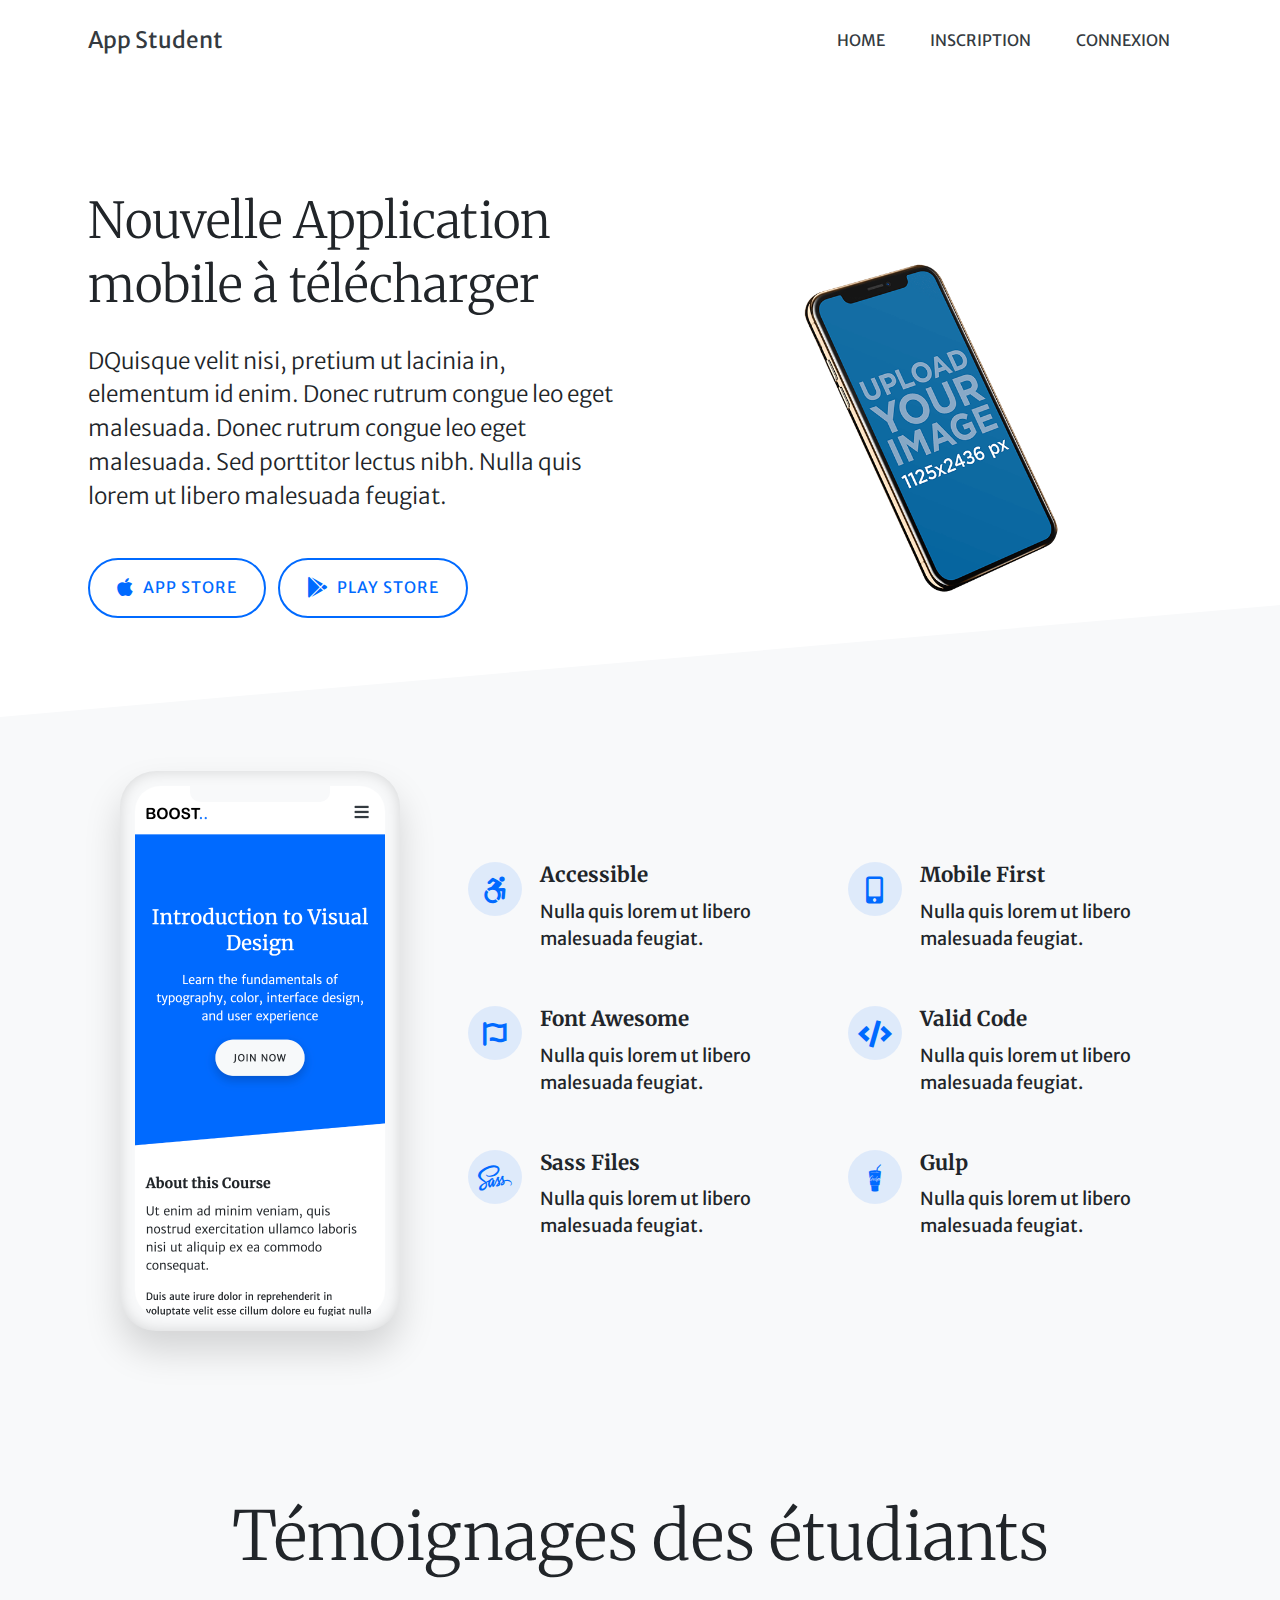
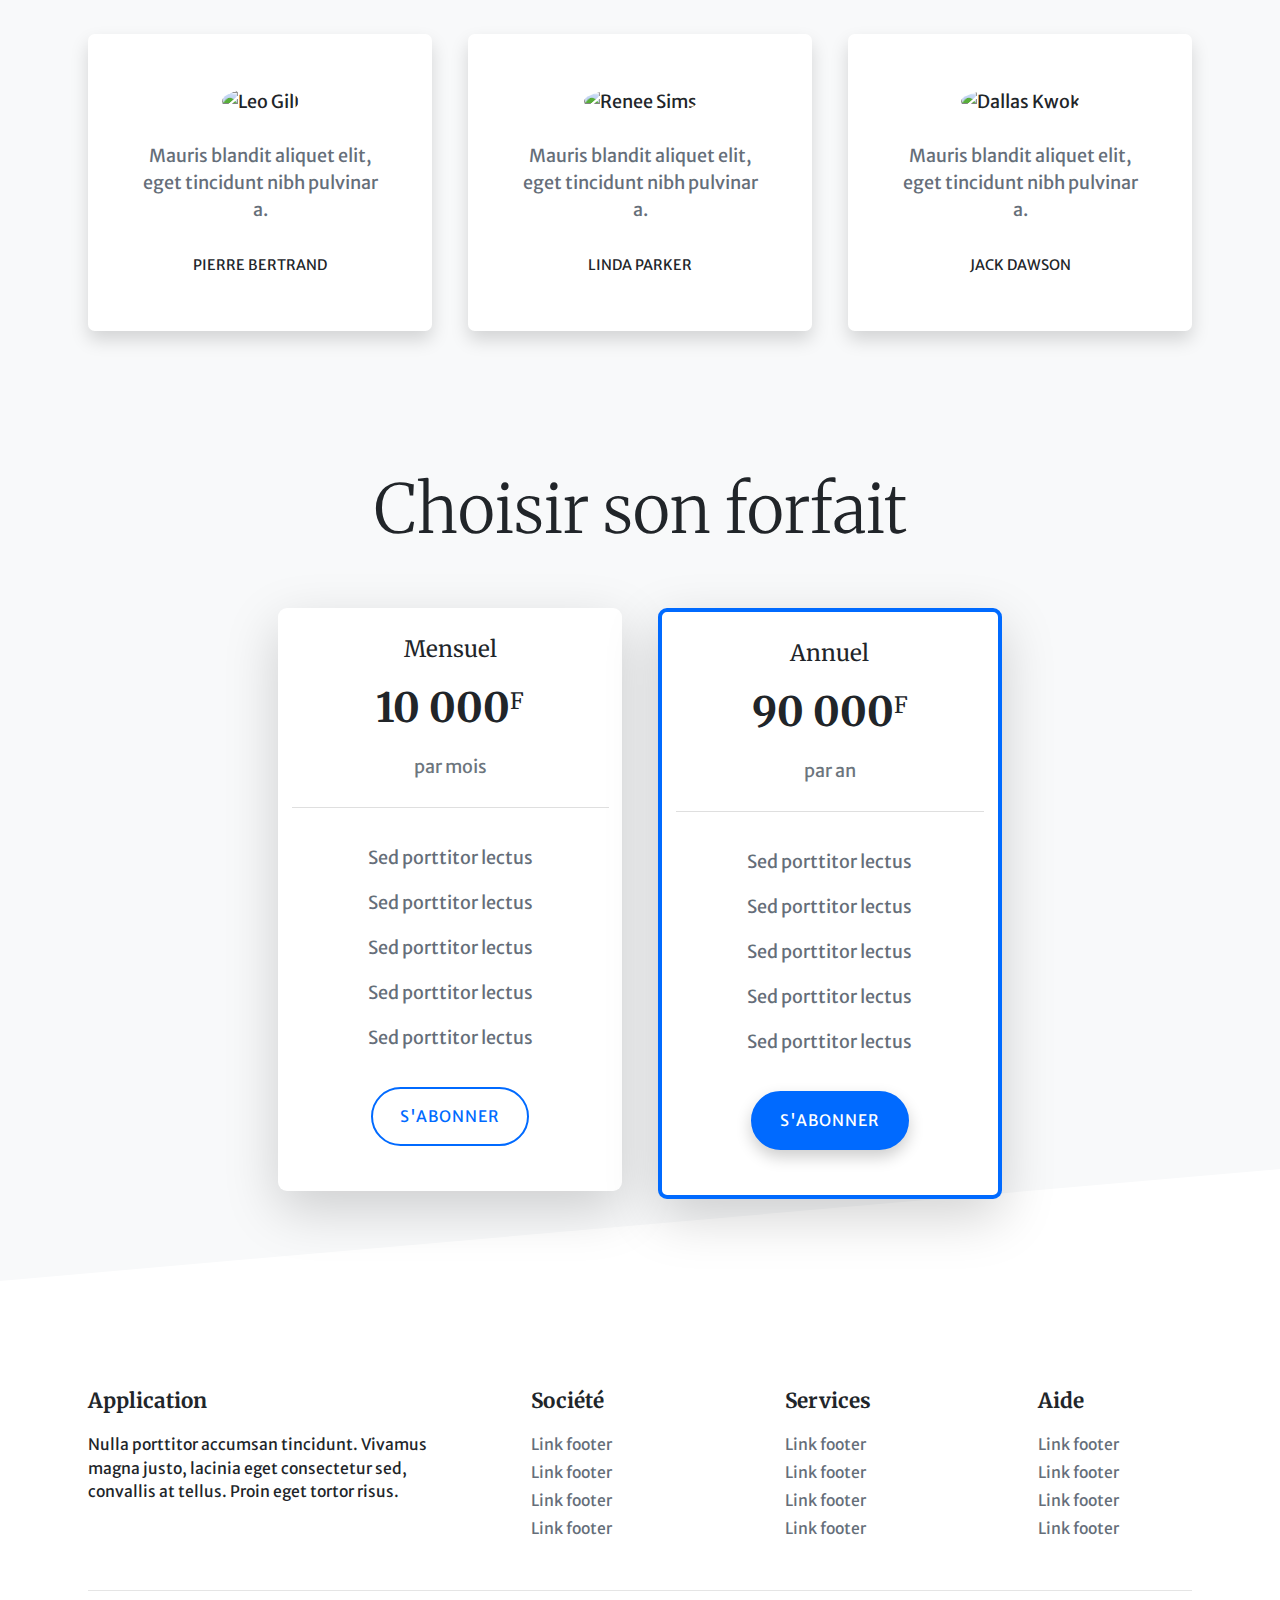
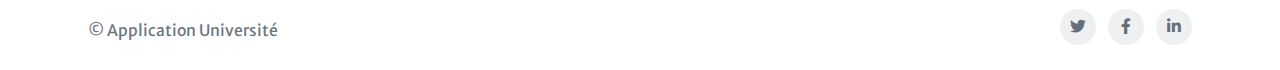
==== index.html @ fd4ac359 "base html/css" ====
<!doctype html>
<html lang="fr">

<head>
    <title>App - Student</title>
    <meta charset="utf-8">
    <meta name="viewport" content="width=device-width, initial-scale=1, shrink-to-fit=no">

    <!-- Goole fonts -->
    <link href="https://fonts.googleapis.com/css?family=Merriweather:400,700%7CMerriweather+Sans:300,400,700" rel="stylesheet">

    <!-- CDN Font Awesome -->
    <link rel="stylesheet" href="https://use.fontawesome.com/releases/v5.15.1/css/all.css">

    <!-- CSS -->
    <link rel="stylesheet" href="css/bootstrap.css">

</head>

<body>
    <!-- HEADER START -->
    <header>
        <div class="container">
            <nav class="navbar navbar-expand-lg navbar-light py-3" aria-label="Main navigation">
                <a class="navbar-brand text-dark" href="index.html">App Student</a>
                <button class="navbar-toggler" type="button" data-bs-toggle="collapse" data-bs-target="#navbarNav" aria-controls="navbarNav" aria-expanded="false" aria-label="Toggle navigation">
                    <i class="fas fa-bars fa-lg"></i>
                  </button>
                <div class="collapse navbar-collapse" id="navbarNav">
                    <ul class="navbar-nav align-items-lg-center pt-3 pt-lg-0 ml-auto">
                        <li class="nav-item"><a class="nav-link" href="index.html">Home</a></li>
                        <li class="nav-item"><a class="nav-link" href="inscription.html">Inscription</a></li>
                        <li class="nav-item"><a class="nav-link" href="connexion.html">Connexion</a></li>
                    </ul>
                </div>
            </nav>
        </div>
    </header>
    <!-- HEADER END -->

    <!-- CONTENT START -->
    <main id="main" class="py-5">
        <section class="container">
            <div class="row justify-content-lg-between align-items-lg-center py-5">
                <div class="col-lg-6 mb-4 text-center text-lg-left">
                    <h1 class="display-4 mb-4">Nouvelle Application mobile à télécharger</h1>
                    <p class="lead">DQuisque velit nisi, pretium ut lacinia in, elementum id enim. Donec rutrum congue leo eget malesuada. Donec rutrum congue leo eget malesuada. Sed porttitor lectus nibh. Nulla quis lorem ut libero malesuada feugiat.</p>
                    <a class="btn btn-outline-primary btn-block rounded-pill d-sm-inline-block w-auto mx-2 ml-sm-0 my-3" href="#" role="button">
                        <i class="fab fa-apple fa-lg mr-1" aria-hidden="true"></i>
                        <span>App Store</span>
                    </a>
                    <a class="btn btn-outline-primary btn-block rounded-pill d-sm-inline-block w-auto mx-2 ml-sm-0 my-3" href="#" role="button">
                        <i class="fab fa-google-play fa-lg mr-1" aria-hidden="true"></i>
                        <span>Play Store</span>
                    </a>
                </div>
                <div class="col-lg-6">
                    <img src="images/phone.png" class="d-none d-lg-block img-fluid" alt="">
                </div>
            </div>
        </section>

        <div class="bg-skew bg-skew-light">

            <section class="container py-5">
                <h2 class="sr-only">Features</h2>
                <div class="row align-items-center">
                    <div class="col-lg-4">
                        <div class="iphone-x mb-5 mx-auto">
                            <img src="images/screenshot.png" alt="" class="screen">
                        </div>
                    </div>
                    <div class="col-lg-8">
                        <div class="row">
                            <div class="col-sm-6 mb-4">
                                <div class="media">
                                    <span class="icon icon-primary mr-3">
                                        <i class="icon-inner fab fa-accessible-icon" aria-hidden="true"></i>
                                    </span>
                                    <div class="media-body">
                                        <h3 class="h5 mb-2">Accessible</h3>
                                        <p>Nulla quis lorem ut libero malesuada feugiat.</p>

                                    </div>
                                </div>
                            </div>
                            <div class="col-sm-6 mb-4">
                                <div class="media">
                                    <span class="icon icon-primary mr-3">
                                        <i class="icon-inner fas fa-mobile-alt" aria-hidden="true"></i>
                                    </span>
                                    <div class="media-body">
                                        <h3 class="h5 mb-2">Mobile First</h3>
                                        <p>Nulla quis lorem ut libero malesuada feugiat.</p>
                                    </div>
                                </div>
                            </div>
                            <div class="col-sm-6 mb-4">
                                <div class="media">
                                    <span class="icon icon-primary mr-3">
                                        <i class="icon-inner fab fa-font-awesome-flag" aria-hidden="true"></i>
                                    </span>
                                    <div class="media-body">
                                        <h3 class="h5 mb-2">Font Awesome</h3>
                                        <p>Nulla quis lorem ut libero malesuada feugiat.</p>
                                    </div>
                                </div>
                            </div>
                            <div class="col-sm-6 mb-4">
                                <div class="media">
                                    <span class="icon icon-primary mr-3">
                                        <i class="icon-inner fas fa-code" aria-hidden="true"></i>
                                    </span>
                                    <div class="media-body">
                                        <h3 class="h5 mb-2">Valid Code</h3>
                                        <p>Nulla quis lorem ut libero malesuada feugiat.</p>
                                    </div>
                                </div>
                            </div>
                            <div class="col-sm-6 mb-4">
                                <div class="media">
                                    <span class="icon icon-primary mr-3">
                                        <i class="icon-inner fab fa-sass" aria-hidden="true"></i>
                                    </span>
                                    <div class="media-body">
                                        <h3 class="h5 mb-2">Sass Files</h3>
                                        <p>Nulla quis lorem ut libero malesuada feugiat.</p>
                                    </div>
                                </div>
                            </div>
                            <div class="col-sm-6 mb-4">
                                <div class="media">
                                    <span class="icon icon-primary mr-3">
                                        <i class="icon-inner fab fa-gulp" aria-hidden="true"></i>
                                    </span>
                                    <div class="media-body">
                                        <h3 class="h5 mb-2">Gulp</h3>
                                        <p>Nulla quis lorem ut libero malesuada feugiat.</p>
                                    </div>
                                </div>
                            </div>
                        </div>
                    </div>
                </div>
            </section>

            <section class="container py-5">
                <h2 class="display-2 text-center mb-5">Témoignages des étudiants</h2>
                <div class="row">
                    <div class="col-md">
                        <blockquote class="bg-white rounded shadow mb-4 p-4 p-lg-5 text-center">
                            <img class="avatar avatar-md mb-4" src="https://image.freepik.com/photos-gratuite/portrait-joyeux-utilisateur-tablette-excitee-portant-lunettes_1262-18272.jpg" alt=" Leo Gill ">
                            <p class="text-secondary ">Mauris blandit aliquet elit, eget tincidunt nibh pulvinar a.</p>
                            <cite class="small text-uppercase ">Pierre Bertrand</cite>
                        </blockquote>
                    </div>
                    <div class="col-md ">
                        <blockquote class="bg-white rounded shadow mb-4 p-4 p-lg-5 text-center ">
                            <img class="avatar avatar-md mb-4" src="https://image.freepik.com/photos-gratuite/etudiant-belle-jeune-femme-africaine-au-repos-relaxant-assis-dans-cafe-souriant-boire-du-cafe_176420-12465.jpg" alt="Renee Sims ">
                            <p class="text-secondary ">Mauris blandit aliquet elit, eget tincidunt nibh pulvinar a.</p>
                            <cite class="small text-uppercase ">Linda Parker</cite>
                        </blockquote>
                    </div>
                    <div class="col-md ">
                        <blockquote class="bg-white rounded shadow mb-4 p-4 p-lg-5 text-center ">
                            <img class="avatar avatar-md mb-4" src="https://image.freepik.com/photos-gratuite/portrait-jeune-etudiant-africain-heureux_171337-8887.jpg" alt="Dallas Kwok ">
                            <p class="text-secondary ">Mauris blandit aliquet elit, eget tincidunt nibh pulvinar a.</p>
                            <cite class="small text-uppercase ">Jack Dawson</cite>
                        </blockquote>
                    </div>
                </div>
            </section>

            <section class="container py-5 ">
                <h2 class="display-2 text-center mb-5 ">Choisir son forfait</h2>
                <div class="row justify-content-center ">
                    <div class="col-md-6 col-lg-5 col-xl-4 ">
                        <div class="card card-price shadow-lg mb-4 ">
                            <div class="card-header ">
                                <h3 class="h4 font-weight-normal ">Mensuel</h3>
                                <div class="d-flex justify-content-center ">
                                    <span class="h1 ">10 000</span>
                                    <span class="h4 font-weight-normal mt-1 ">F</span>
                                </div>
                                <span class="d-block text-muted ">par mois</span>
                            </div>
                            <div class="card-body ">
                                <ul class="list-unstyled mb-4 ">
                                    <li class="py-2 text-secondary ">Sed porttitor lectus</li>
                                    <li class="py-2 text-secondary ">Sed porttitor lectus</li>
                                    <li class="py-2 text-secondary ">Sed porttitor lectus</li>
                                    <li class="py-2 text-secondary ">Sed porttitor lectus</li>
                                    <li class="py-2 text-secondary ">Sed porttitor lectus</li>
                                </ul>
                                <a class="btn btn-outline-primary rounded-pill mb-3 " href="# ">S'abonner</a>
                            </div>
                        </div>
                    </div>
                    <div class="col-md-6 col-lg-5 col-xl-4 ">
                        <div class="card card-price card-featured shadow-lg mb-4 ">
                            <div class="card-header ">
                                <h3 class="h4 font-weight-normal ">Annuel</h3>
                                <div class="d-flex justify-content-center ">
                                    <span class="h1 ">90 000</span>
                                    <span class="h4 font-weight-normal mt-1 ">F</span>
                                </div>
                                <span class="d-block text-muted ">par an</span>
                            </div>
                            <div class="card-body ">
                                <ul class="list-unstyled mb-4 ">
                                    <li class="py-2 text-secondary ">Sed porttitor lectus</li>
                                    <li class="py-2 text-secondary ">Sed porttitor lectus</li>
                                    <li class="py-2 text-secondary ">Sed porttitor lectus</li>
                                    <li class="py-2 text-secondary ">Sed porttitor lectus</li>
                                    <li class="py-2 text-secondary ">Sed porttitor lectus</li>
                                </ul>
                                <a class="btn btn-primary rounded-pill mb-3 " href="# ">S'abonner</a>
                            </div>
                        </div>
                    </div>
                </div>
            </section>

        </div>
    </main>
    <!-- CONTENT END -->

    <!-- FOOTER START -->
    <footer class="site-footer mt-5 ">
        <div class="container ">
            <div class="row justify-content-md-between ">
                <div class="col-sm-12 col-md-4 mb-4 ">
                    <h2 class="h5 mb-3 ">Application</h2>
                    <p>Nulla porttitor accumsan tincidunt. Vivamus magna justo, lacinia eget consectetur sed, convallis at tellus. Proin eget tortor risus.</p>
                </div>
                <div class="col-4 col-md-2 mb-4 ">
                    <h2 class="h5 mb-3 ">Société</h2>
                    <ul class="nav flex-column ">
                        <li class="mb-1 "><a href="# " class="text-secondary ">Link footer</a></li>
                        <li class="mb-1 "><a href="# " class="text-secondary ">Link footer</a></li>
                        <li class="mb-1 "><a href="# " class="text-secondary ">Link footer</a></li>
                        <li class="mb-1 "><a href="# " class="text-secondary ">Link footer</a></li>
                    </ul>
                </div>
                <div class="col-4 col-md-2 mb-4 ">
                    <h2 class="h5 mb-3 ">Services</h2>
                    <ul class="nav flex-column ">
                        <li class="mb-1 ">
                            <a href="# " class="text-secondary ">Link footer</a>
                        </li>
                        <li class="mb-1 "><a href="# " class="text-secondary ">Link footer</a></li>
                        <li class="mb-1 "><a href="# " class="text-secondary ">Link footer</a></li>
                        <li class="mb-1 "><a href="# " class="text-secondary ">Link footer</a></li>
                    </ul>
                </div>
                <div class="col-4 col-md-2 mb-4 ">
                    <h2 class="h5 mb-3 ">Aide</h2>
                    <ul class="nav flex-column ">
                        <li class="mb-1 "><a href="# " class="text-secondary ">Link footer</a></li>
                        <li class="mb-1 "><a href="# " class="text-secondary ">Link footer</a></li>
                        <li class="mb-1 "><a href="# " class="text-secondary ">Link footer</a></li>
                        <li class="mb-1 "><a href="# " class="text-secondary ">Link footer</a></li>
                    </ul>
                </div>
            </div>

            <hr role="presentation ">

            <div class="d-flex flex-column flex-sm-row justify-content-sm-between align-items-center ">
                <div class="text-muted mb-3 ">&copy; Application Université</div>
                <ul class="list-inline ">
                    <li class="list-inline-item ">
                        <a class="icon icon-sm icon-secondary " href="# "><i class="icon-inner fab fa-twitter " aria-hidden="true "></i><span class="sr-only ">Twitter</span></a>
                    </li>
                    <li class="list-inline-item ">
                        <a class="icon icon-sm icon-secondary " href="# "><i class="icon-inner fab fa-facebook-f " aria-hidden="true "></i><span class="sr-only ">Facebook</span></a>
                    </li>
                    <li class="list-inline-item ">
                        <a class="icon icon-sm icon-secondary " href="# "><i class="icon-inner fab fa-linkedin-in " aria-hidden="true "></i><span class="sr-only ">Linkedin</span></a>
                    </li>
                </ul>
            </div>
        </div>
    </footer>
    <!-- FOOTER END -->

    <!-- CDN JS Bootstrap 5-->
    <script src="https://cdn.jsdelivr.net/npm/@popperjs/core@2.5.4/dist/umd/popper.min.js"></script>
    <script src="https://cdn.jsdelivr.net/npm/bootstrap@5.0.0-beta1/dist/js/bootstrap.min.js"></script>

</body>

</html>
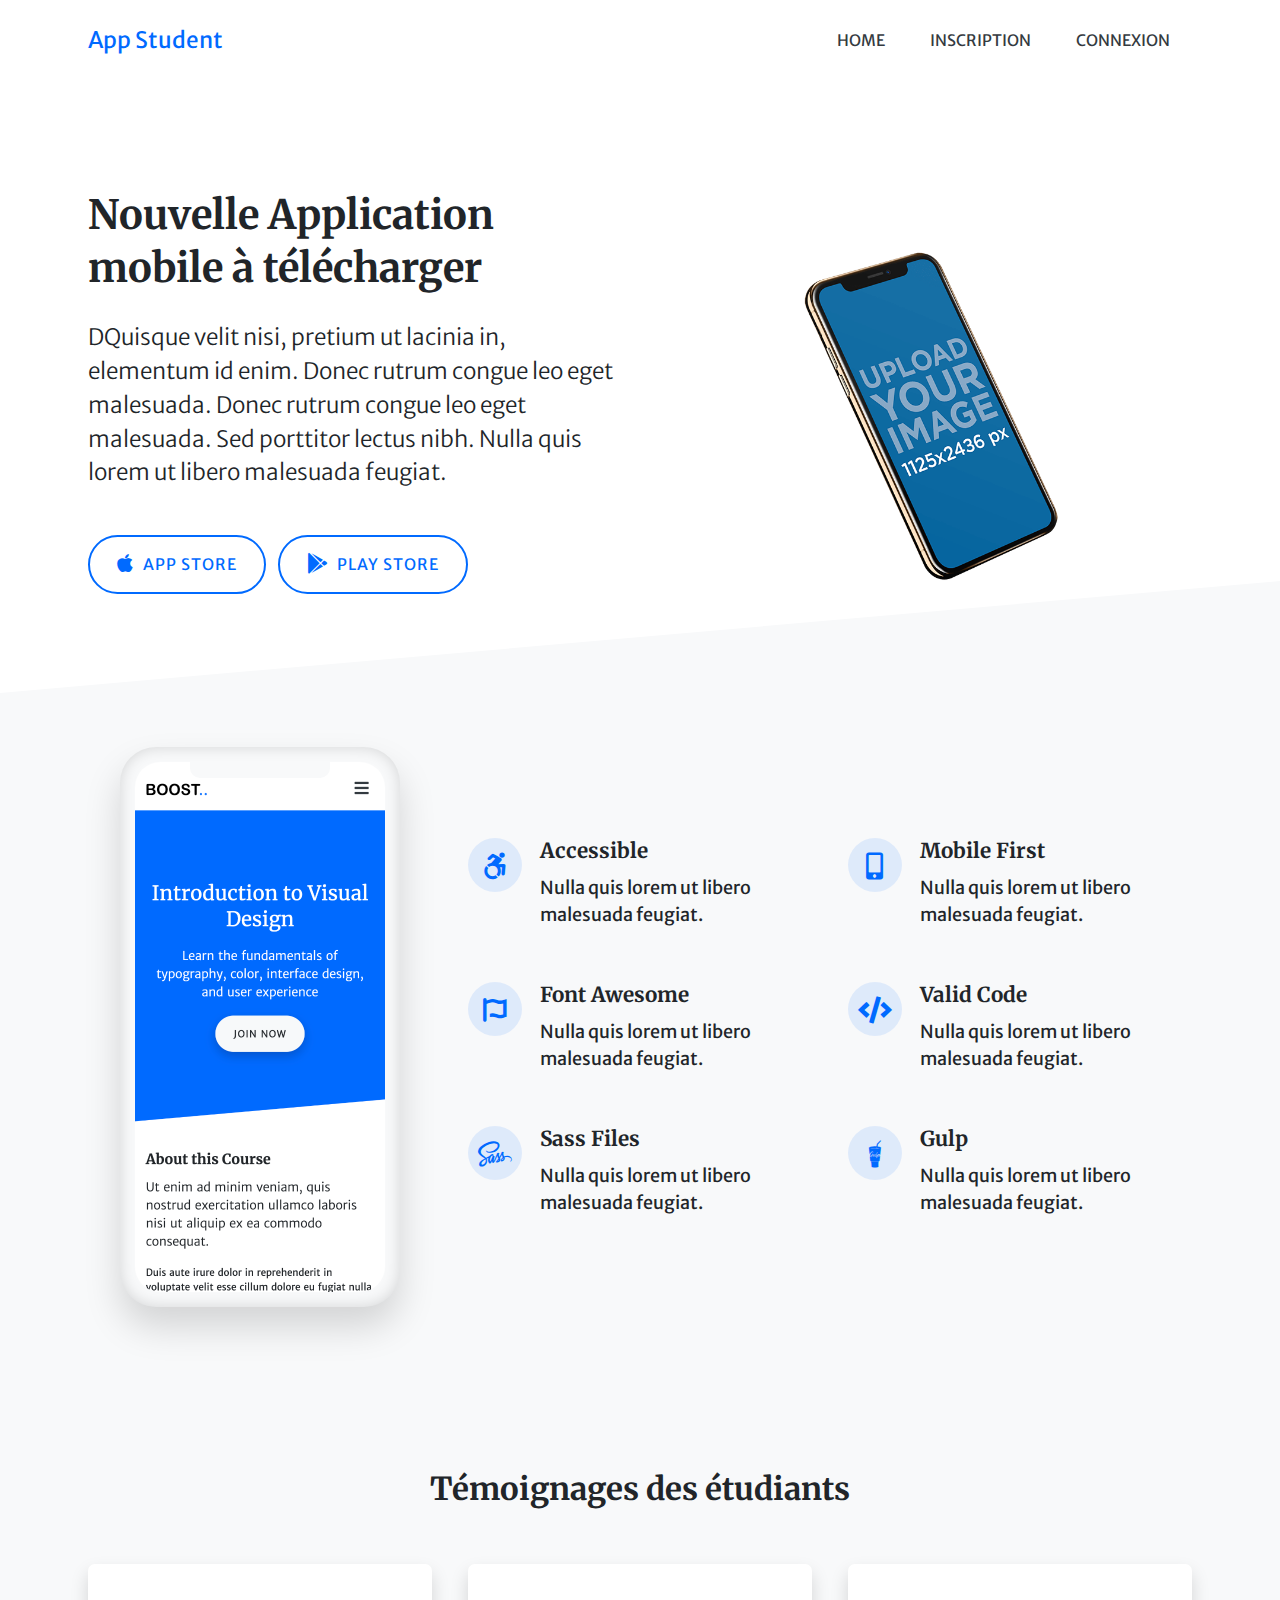
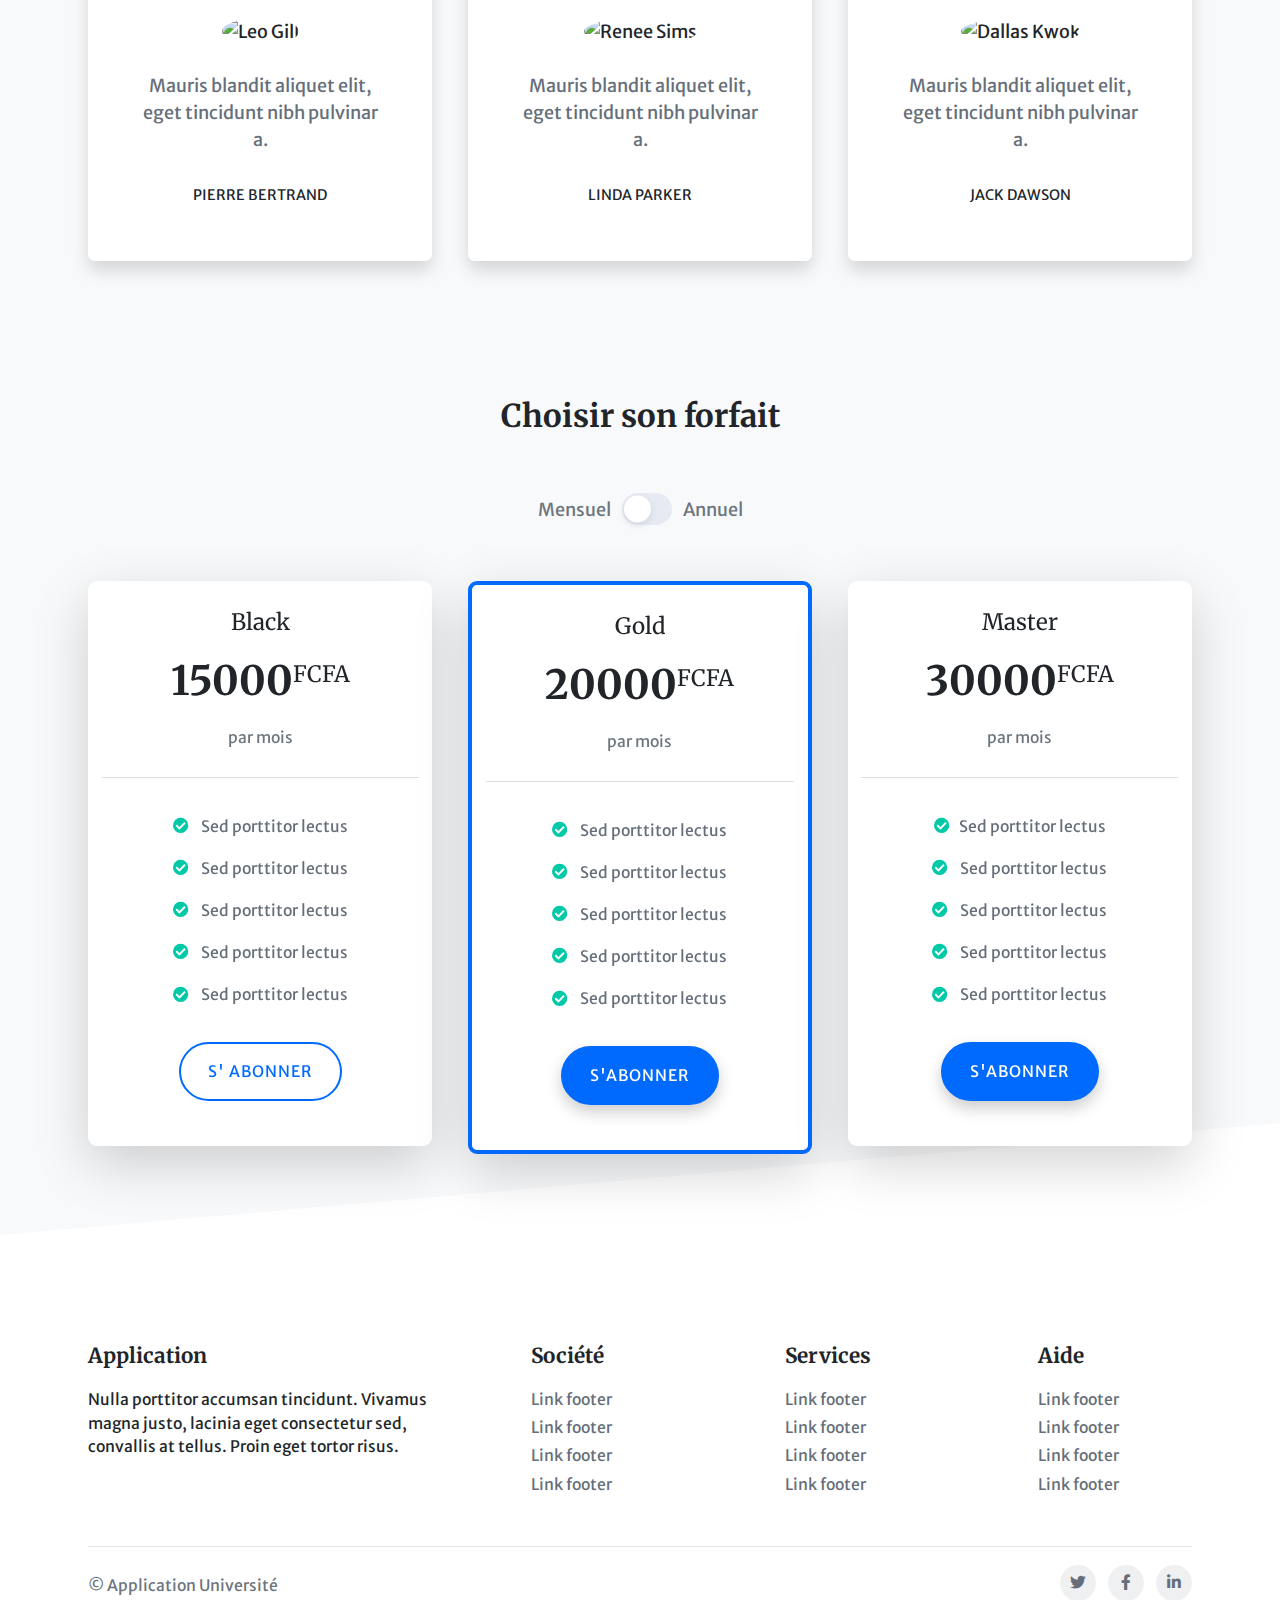
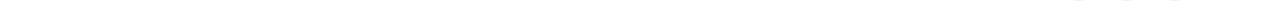
==== commit 62377ff5: "add button toggle" ====
--- a/index.html
+++ b/index.html
@@ -22,7 +22,7 @@
     <header>
         <div class="container">
             <nav class="navbar navbar-expand-lg navbar-light py-3" aria-label="Main navigation">
-                <a class="navbar-brand text-dark" href="index.html">App Student</a>
+                <a class="navbar-brand text-primary" href="index.html">App Student</a>
                 <button class="navbar-toggler" type="button" data-bs-toggle="collapse" data-bs-target="#navbarNav" aria-controls="navbarNav" aria-expanded="false" aria-label="Toggle navigation">
                     <i class="fas fa-bars fa-lg"></i>
                   </button>
@@ -43,7 +43,7 @@
         <section class="container">
             <div class="row justify-content-lg-between align-items-lg-center py-5">
                 <div class="col-lg-6 mb-4 text-center text-lg-left">
-                    <h1 class="display-4 mb-4">Nouvelle Application mobile à télécharger</h1>
+                    <h1 class="mb-4">Nouvelle Application mobile à télécharger</h1>
                     <p class="lead">DQuisque velit nisi, pretium ut lacinia in, elementum id enim. Donec rutrum congue leo eget malesuada. Donec rutrum congue leo eget malesuada. Sed porttitor lectus nibh. Nulla quis lorem ut libero malesuada feugiat.</p>
                     <a class="btn btn-outline-primary btn-block rounded-pill d-sm-inline-block w-auto mx-2 ml-sm-0 my-3" href="#" role="button">
                         <i class="fab fa-apple fa-lg mr-1" aria-hidden="true"></i>
@@ -145,7 +145,7 @@
             </section>
 
             <section class="container py-5">
-                <h2 class="display-2 text-center mb-5">Témoignages des étudiants</h2>
+                <h2 class="text-center mb-5">Témoignages des étudiants</h2>
                 <div class="row">
                     <div class="col-md">
                         <blockquote class="bg-white rounded shadow mb-4 p-4 p-lg-5 text-center">
@@ -172,47 +172,90 @@
             </section>
 
             <section class="container py-5 ">
-                <h2 class="display-2 text-center mb-5 ">Choisir son forfait</h2>
+                <h2 class="text-center mb-5 ">Choisir son forfait</h2>
+                <div class="d-flex justify-content-center align-items-center mb-5">
+                    <span class="font-size-1 text-muted">Mensuel</span>
+                    <label class="toggle-switch mx-2" for="customSwitch">
+                    <input type="checkbox" class="js-toggle-switch toggle-switch-input" id="customSwitch"
+                        data-hs-toggle-switch-options='{
+                            "targetSelector": "#pricingCount1, #pricingCount2, #pricingCount3"
+                         }'>
+                        <span class="toggle-switch-label"><span class="toggle-switch-indicator"></span></span>
+                    </label>
+                    <div class="position-relative"><span class="font-size-1 text-muted">Annuel</span></div>
+                </div>
+
                 <div class="row justify-content-center ">
-                    <div class="col-md-6 col-lg-5 col-xl-4 ">
+                    <div class="col-md-8 col-lg-4 col-xl-4 ">
                         <div class="card card-price shadow-lg mb-4 ">
                             <div class="card-header ">
-                                <h3 class="h4 font-weight-normal ">Mensuel</h3>
+                                <h3 class="h4 font-weight-normal ">Black</h3>
                                 <div class="d-flex justify-content-center ">
-                                    <span class="h1 ">10 000</span>
-                                    <span class="h4 font-weight-normal mt-1 ">F</span>
+                                    <h1><span id="pricingCount2" data-hs-toggle-switch-item-options='{
+                                        "min": 15000,
+                                        "max": 13000
+                                      }'>15000</span></h1>
+                                    <span class="h4 font-weight-normal mt-1 ">FCFA</span>
                                 </div>
                                 <span class="d-block text-muted ">par mois</span>
                             </div>
                             <div class="card-body ">
                                 <ul class="list-unstyled mb-4 ">
-                                    <li class="py-2 text-secondary ">Sed porttitor lectus</li>
-                                    <li class="py-2 text-secondary ">Sed porttitor lectus</li>
-                                    <li class="py-2 text-secondary ">Sed porttitor lectus</li>
-                                    <li class="py-2 text-secondary ">Sed porttitor lectus</li>
-                                    <li class="py-2 text-secondary ">Sed porttitor lectus</li>
+                                    <li class="py-2 text-secondary "><i class="fas fa-check-circle text-success mt-1 mr-2 "></i> Sed porttitor lectus</li>
+                                    <li class="py-2 text-secondary "><i class="fas fa-check-circle text-success mt-1 mr-2 "></i> Sed porttitor lectus</li>
+                                    <li class="py-2 text-secondary "><i class="fas fa-check-circle text-success mt-1 mr-2 "></i> Sed porttitor lectus</li>
+                                    <li class="py-2 text-secondary "><i class="fas fa-check-circle text-success mt-1 mr-2 "></i> Sed porttitor lectus</li>
+                                    <li class="py-2 text-secondary "><i class="fas fa-check-circle text-success mt-1 mr-2 "></i> Sed porttitor lectus</li>
                                 </ul>
-                                <a class="btn btn-outline-primary rounded-pill mb-3 " href="# ">S'abonner</a>
-                            </div>
-                        </div>
-                    </div>
-                    <div class="col-md-6 col-lg-5 col-xl-4 ">
+                                <a class="btn btn-outline-primary rounded-pill mb-3 " href="# ">S' abonner</a>
+                            </div>
+                        </div>
+                    </div>
+                    <div class="col-md-8 col-lg-4 col-xl-4 ">
                         <div class="card card-price card-featured shadow-lg mb-4 ">
                             <div class="card-header ">
-                                <h3 class="h4 font-weight-normal ">Annuel</h3>
+                                <h3 class="h4 font-weight-normal ">Gold</h3>
                                 <div class="d-flex justify-content-center ">
-                                    <span class="h1 ">90 000</span>
-                                    <span class="h4 font-weight-normal mt-1 ">F</span>
-                                </div>
-                                <span class="d-block text-muted ">par an</span>
+                                    <h1><span id="pricingCount2" data-hs-toggle-switch-item-options='{
+                               "min": 20000,
+                               "max": 15000
+                            }'>20000</span></h1>
+                                    <span class="h4 font-weight-normal mt-1 ">FCFA</span>
+                                </div>
+                                <span class="d-block text-muted ">par mois</span>
                             </div>
                             <div class="card-body ">
                                 <ul class="list-unstyled mb-4 ">
-                                    <li class="py-2 text-secondary ">Sed porttitor lectus</li>
-                                    <li class="py-2 text-secondary ">Sed porttitor lectus</li>
-                                    <li class="py-2 text-secondary ">Sed porttitor lectus</li>
-                                    <li class="py-2 text-secondary ">Sed porttitor lectus</li>
-                                    <li class="py-2 text-secondary ">Sed porttitor lectus</li>
+                                    <li class="py-2 text-secondary "><i class="fas fa-check-circle text-success mt-1 mr-2 "></i> Sed porttitor lectus</li>
+                                    <li class="py-2 text-secondary "><i class="fas fa-check-circle text-success mt-1 mr-2 "></i> Sed porttitor lectus</li>
+                                    <li class="py-2 text-secondary "><i class="fas fa-check-circle text-success mt-1 mr-2 "></i> Sed porttitor lectus</li>
+                                    <li class="py-2 text-secondary "><i class="fas fa-check-circle text-success mt-1 mr-2 "></i> Sed porttitor lectus</li>
+                                    <li class="py-2 text-secondary "><i class="fas fa-check-circle text-success mt-1 mr-2 "></i> Sed porttitor lectus</li>
+                                </ul>
+                                <a class="btn btn-primary rounded-pill mb-3 " href="# ">S'abonner</a>
+                            </div>
+                        </div>
+                    </div>
+                    <div class="col-md-8 col-lg-4 col-xl-4 ">
+                        <div class="card card-price shadow-lg mb-4 ">
+                            <div class="card-header ">
+                                <h3 class="h4 font-weight-normal ">Master</h3>
+                                <div class="d-flex justify-content-center ">
+                                    <h1><span id="pricingCount2" data-hs-toggle-switch-item-options='{
+                                        "min": 30000,
+                                        "max": 19000
+                                      }'>30000</span></h1>
+                                    <span class="h4 font-weight-normal mt-1 ">FCFA</span>
+                                </div>
+                                <span class="d-block text-muted ">par mois</span>
+                            </div>
+                            <div class="card-body ">
+                                <ul class="list-unstyled mb-4 ">
+                                    <li class="py-2 text-secondary "><i class="fas fa-check-circle text-success mt-1 mr-2 "></i>Sed porttitor lectus</li>
+                                    <li class="py-2 text-secondary "><i class="fas fa-check-circle text-success mt-1 mr-2 "></i> Sed porttitor lectus</li>
+                                    <li class="py-2 text-secondary "><i class="fas fa-check-circle text-success mt-1 mr-2 "></i> Sed porttitor lectus</li>
+                                    <li class="py-2 text-secondary "><i class="fas fa-check-circle text-success mt-1 mr-2 "></i> Sed porttitor lectus</li>
+                                    <li class="py-2 text-secondary "><i class="fas fa-check-circle text-success mt-1 mr-2 "></i> Sed porttitor lectus</li>
                                 </ul>
                                 <a class="btn btn-primary rounded-pill mb-3 " href="# ">S'abonner</a>
                             </div>
@@ -285,8 +328,12 @@
     <!-- FOOTER END -->
 
     <!-- CDN JS Bootstrap 5-->
-    <script src="https://cdn.jsdelivr.net/npm/@popperjs/core@2.5.4/dist/umd/popper.min.js"></script>
-    <script src="https://cdn.jsdelivr.net/npm/bootstrap@5.0.0-beta1/dist/js/bootstrap.min.js"></script>
+    <script src="https://cdn.jsdelivr.net/npm/@popperjs/core@2.5.4/dist/umd/popper.min.js "></script>
+    <script src="https://cdn.jsdelivr.net/npm/bootstrap@5.0.0-beta1/dist/js/bootstrap.min.js "></script>
+    <script src="js/jquery.js "></script>
+    <script src="js/script.js "></script>
+
+
 
 </body>
 
